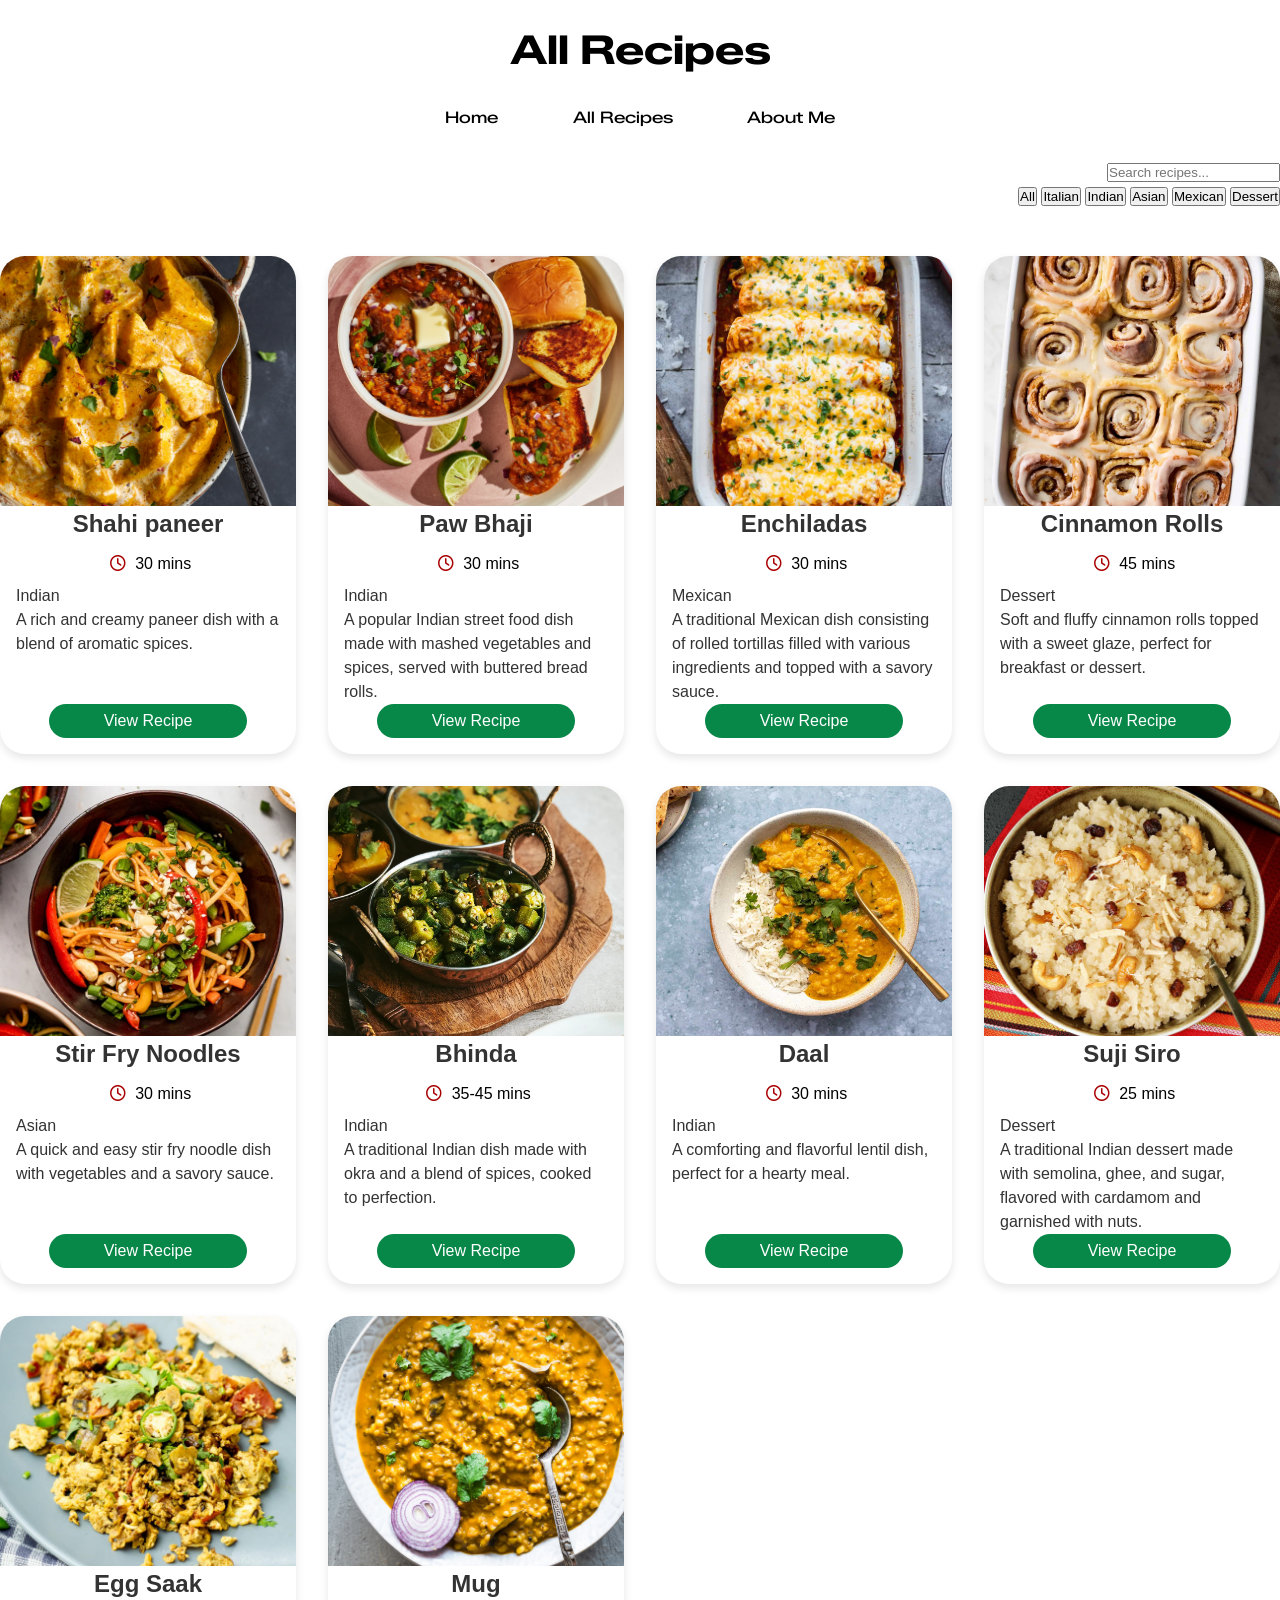
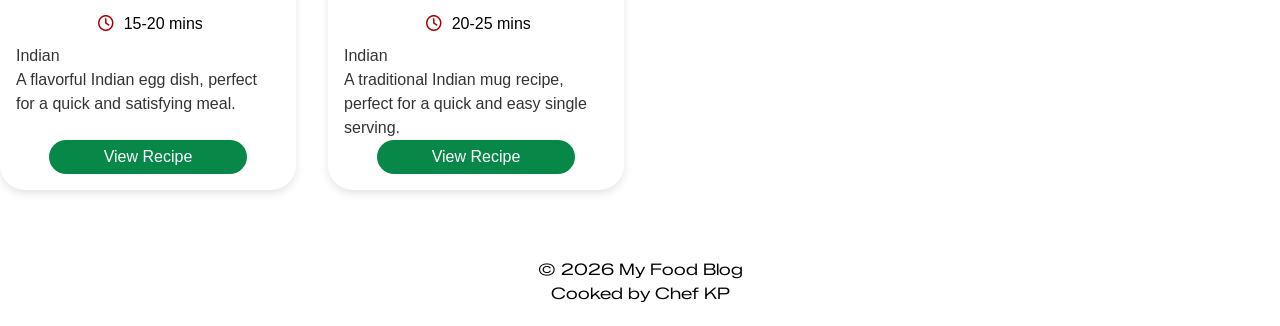
==== allrecipes.html @ 8f2ba86b "initial commit for foodblog (unfinished)" ====
<!DOCTYPE html>
<html lang="en">
<head>
    <meta charset="UTF-8">
    <meta name="viewport" content="width=device-width, initial-scale=1.0">
    <link rel = "stylesheet" href = "style.css">
    <link rel="preconnect" href="https://fonts.googleapis.com">
    <link rel="preconnect" href="https://fonts.gstatic.com" crossorigin>
    <link rel="stylesheet" href="https://cdnjs.cloudflare.com/ajax/libs/font-awesome/6.5.1/css/all.min.css">
    <link href="https://fonts.googleapis.com/css2?family=Zalando+Sans+Expanded:ital,wght@0,200..900;1,200..900&display=swap" rel="stylesheet">
    <title>All Recipes</title>
</head>
<body>
    <header>
        <h1>All Recipes</h1>
        <nav>
            <a href="index.html">Home</a>
            <a href="allrecipes.html">All Recipes</a>
            <a href= "about.html">About Me</a>
        </nav>
    </header>

    <main>
        <section class = "search-section">
            <input type = text id = search-box placeholder="Search recipes...">
            <div class = "category-filters">
                <button class = "filter-btn active">All</button>
                <button class = "filter-btn">Italian</button>
                <button class = "filter-btn">Indian</button>
                <button class = "filter-btn">Asian</button>
                <button class = "filter-btn">Mexican</button>
                <button class = "filter-btn">Dessert</button>
            </div>
        </section>

        <section class = "all-recipes">
        <div class = "recipe-grid">
            <div class = "recipe-card">
                <img src="./images/shahipaneer.jpg" width="200" alt = "Shahi paneer image">
                <div class = "recipe-content">
                    <h3>Shahi paneer</h3>
                    <p class = "recipe-meta"> <i class="fa-regular fa-clock"></i> 30 mins</p>
                    <p class="recipe-category">Indian</p>
                    <p class="recipe-description">A rich and creamy paneer dish with a blend of aromatic spices.</p>
                    <a href="./recipes/shahipaneer.html" class="view-recipe-btn-all">View Recipe</a>
                </div>
            </div>

            <div class = "recipe-card">
                <img src="./images/pawbhaji.jpg" width="200" alt = "Paw bhaji image">
                <div class = "recipe-content">
                    <h3>Paw Bhaji</h3>
                    <p class = "recipe-meta"> <i class="fa-regular fa-clock"></i> 30 mins</p>
                    <p class="recipe-category">Indian</p>
                    <p class="recipe-description">A popular Indian street food dish made with mashed vegetables and spices, served with buttered bread rolls.</p>
                    <a href="./recipes/pawbhaji.html" class="view-recipe-btn-all">View Recipe</a>
                </div>
            </div>

            <div class = "recipe-card">
                <img src="./images/enchiladas.jpg" width="200" alt = "Enchiladas image">
                <div class = "recipe-content">
                    <h3>Enchiladas</h3>
                    <p class = "recipe-meta"> <i class="fa-regular fa-clock"></i> 30 mins</p>
                    <p class="recipe-category">Mexican</p>
                    <p class="recipe-description">A traditional Mexican dish consisting of rolled tortillas filled with various ingredients and topped with a savory sauce.</p>
                    <a href="./recipes/enchiladas.html" class="view-recipe-btn-all">View Recipe</a>
                </div>
            </div>

            <div class = "recipe-card">
                <img src="./images/cinnamonrolls.jpg" width="200" alt = "Cinnamon rolls image">
                <div class = "recipe-content">
                    <h3>Cinnamon Rolls</h3>
                    <p class = "recipe-meta"> <i class="fa-regular fa-clock"></i> 45 mins</p>
                    <p class="recipe-category">Dessert</p>
                    <p class="recipe-description">Soft and fluffy cinnamon rolls topped with a sweet glaze, perfect for breakfast or dessert.</p>
                    <a href="./recipes/cinnamonrolls.html" class="view-recipe-btn-all">View Recipe</a>
                </div>
            </div>

            <div class = "recipe-card">
                <img src="./images/stirfrynoodles.jpg" width="200" alt = "Stir fry noodles image">
                <div class = "recipe-content">
                    <h3>Stir Fry Noodles</h3>
                    <p class = "recipe-meta"> <i class="fa-regular fa-clock"></i> 30 mins</p>
                    <p class="recipe-category">Asian</p>
                    <p class="recipe-description">A quick and easy stir fry noodle dish with vegetables and a savory sauce.</p>
                    <a href="./recipes/stirfrynoodles.html" class="view-recipe-btn-all">View Recipe</a>
                </div>
            </div>

            <div class = "recipe-card">
                <img src="./images/bhinda.jpg" width="200" alt = "Bhinda image">
                <div class = "recipe-content">
                    <h3>Bhinda</h3>
                    <p class = "recipe-meta"> <i class="fa-regular fa-clock"></i> 35-45 mins</p>
                    <p class="recipe-category">Indian</p>
                    <p class="recipe-description">A traditional Indian dish made with okra and a blend of spices, cooked to perfection.</p>
                    <a href="./recipes/bhinda.html" class="view-recipe-btn-all">View Recipe</a>
                </div>
            </div>

            <div class = "recipe-card">
                <img src="./images/daal.jpg" width="200" alt = "Daal image">
                <div class = "recipe-content">
                    <h3>Daal</h3>
                    <p class = "recipe-meta"> <i class="fa-regular fa-clock"></i> 30 mins</p>
                    <p class="recipe-category">Indian</p>
                    <p class="recipe-description">A comforting and flavorful lentil dish, perfect for a hearty meal.</p>
                    <a href="./recipes/daal.html" class="view-recipe-btn-all">View Recipe</a>
                </div>
            </div>

            <div class = "recipe-card">
                <img src="./images/sujisiro.jpg" width="200" alt = "Sujisiro image">
                <div class = "recipe-content">
                    <h3>Suji Siro</h3>
                    <p class = "recipe-meta"> <i class="fa-regular fa-clock"></i> 25 mins</p>
                    <p class="recipe-category">Dessert</p>
                    <p class="recipe-description">A traditional Indian dessert made with semolina, ghee, and sugar, flavored with cardamom and garnished with nuts.</p>
                    <a href="./recipes/sujisiro.html" class="view-recipe-btn-all">View Recipe</a>
                </div>
            </div>


            <div class = "recipe-card">
                <img src="./images/eggsaak.jpg" width="200" alt = "Egg Saak image">
                <div class = "recipe-content">
                    <h3>Egg Saak</h3>
                    <p class = "recipe-meta"> <i class="fa-regular fa-clock"></i> 15-20 mins</p>
                    <p class="recipe-category">Indian</p>
                    <p class="recipe-description">A flavorful Indian egg dish, perfect for a quick and satisfying meal.</p>
                    <a href="./recipes/eggsaak.html" class="view-recipe-btn-all">View Recipe</a>
                </div>
            </div>

            <div class = "recipe-card">
                <img src="./images/mug.jpg" width="200" alt = "Mug image">
                <div class = "recipe-content">
                    <h3>Mug</h3>
                    <p class = "recipe-meta"> <i class="fa-regular fa-clock"></i> 20-25 mins</p>
                    <p class="recipe-category">Indian</p>
                    <p class="recipe-description">A traditional Indian mug recipe, perfect for a quick and easy single serving.</p>
                    <a href="./recipes/mug.html" class="view-recipe-btn-all ">View Recipe</a>
                </div>
            </div>  
        </div>
        </section>

    </main>
    
</body>
    <footer>
        <p>&copy; 2026 My Food Blog</p>
        <p>Cooked by Chef KP </p>
    </footer>
</html>
---- style.css ----
*{
    margin: 0;
    padding: 0;
    box-sizing: border-box;
}

/* Back to Top Button */
.back-to-top {
    position: fixed;
    bottom: 20px;
    right: 20px;
    background: rgb(8, 136, 72);
    color: white;
    padding: 15px;
    border-radius: 50%;
    cursor: pointer;
}

body{
    font-family: 'Segoe UI', Tahoma, Geneva, Verdana, sans-serif;
    line-height: 1.5;
    color: #333;
    background-color: white;
    
}

header{
    background: white;
    color: rgb(0, 0, 0);
    padding: 20px;
    text-align: center;
}

header h1{
    font-size: 2.5rem;
    margin-bottom: 1rem;
    font-family: 'Zalando Sans Expanded', cursive;
    font-weight: 700;
}

nav{
    margin-top: 1rem;
}

nav a {
    text-decoration: none;
    color: black;
    font-family:'Zalando Sans Expanded', cursive;
    font-size: 1rem;
    border-radius: 15px;
    font-weight: 500;
    margin: 0 20px;
    padding: 10px 15px;
    display: inline-block;
    transition:all 0.3s ease;
}


nav a:hover{
    background-color: #e0e0e0;

    transform: translateY(2px);
}

.hero {
    text-align: center;
    padding: 4rem 2rem;
    border-radius: 15px;
    margin-bottom: 3rem;
    background-image: url('./images/whitebackground.jpg');
    background-size: cover;
    background-position: center;
    background-repeat: no-repeat;
    height: 700px;
    display:flex;
    align-items: center;
    justify-content: center;

}

.hero-overlay{
    color:black;
    padding: 2rem;
}

.hero h2{
    font-size: 5rem;
    max-width: 1200px;
    margin-bottom: 1rem;
    margin: auto;
    font-family: 'Zalando Sans Expanded', cursive;
    font-weight: 500;
}

.hero p{
    font-size: 1.5rem;
    color: black;
    font-family: 'Zalando Sans Expanded', cursive;
}   

.featured-recipes h2{
    font-size: 2rem;
    margin-bottom: 1rem;
    font-family: 'Zalando Sans Expanded', cursive;
    font-weight: 500;

}

.recipe-grid{
    display:grid;
    grid-template-columns: repeat(auto-fit, minmax(250px, 1fr));
    gap : 2rem;
    margin-bottom: 3rem;
}

.recipe-card{
    background-color: rgb(255, 255, 255);
    border-radius: 25px;
    box-shadow: 0 4px 8px rgba(0,0,0,0.1);
    overflow: hidden;
    transition: all 0.3s ease;
    display: flex;
    flex-direction: column;
}

.recipe-card:hover {
    transform: translateY(-10px);
    
    box-shadow: 0 10px 25px rgba(0,0,0,0.15);
}

.recipe-card img{
    width: 100%;
    height: 250px;
    object-fit: cover;
    display: block;
}

.recipe-card h3{
    font-size: 1.5rem;
    text-align: center;
    font-family: 'Arial', cursive;
}

.recipe-content{
    padding: 0 1rem 1rem;
    display:flex;
    flex-direction: column;
    flex-grow:1;
}

.recipe-meta{
    font-size: 1rem;
    color: black;
    text-align: center;
    margin-bottom: 0.5rem;
    margin-top: 0.5rem;
 
}

.view-recipe-btn{
    display: block;
    background-color: rgb(8, 136, 72);
    border-radius: 25px;
    text-decoration: none;
    color: white;
    width: 80%;
    text-align:center;
    padding: 10px 15px;
    margin: 0 auto;
    transition: all 0.5s ease;
    
}

.view-recipe-btn-all{
    text-decoration: none;
    background-color: rgb(8, 136, 72);
    border-radius: 25px;
    color:white;
    display:block;
    width: 75%;
    text-align:center;
    padding: 5px 15px;
    transition: all 0.5s ease;
    margin: auto auto 0 auto;

}

.view-recipe-btn:hover{
    transform: scale(1.05);
    background-color: rgb(2, 100, 2);
}

.view-recipe-btn-all:hover{
    transform: scale(1.05);
    background-color: rgb(2, 100, 2);
}

footer{
    background-color: white;
    color: black;
    text-align: center;
    padding: 20px;
    font-family: 'Zalando Sans Expanded', cursive;
    margin-top: 2rem;
}

.search-section{
    text-align: right;
    margin-bottom: 3rem;
}

.fa-regular.fa-clock{
    color: rgb(168, 0, 0);
    padding: 5px;

}

.recipe-image img{
    width: 100%;
    height: 300px;
    border-radius: 15px;
    object-fit: cover;
    display:block;
   
}

.recipe-info h2{
    font-size: 5rem;
    font-family: "Zalando Sans Expanded", cursive;
    margin: auto;
    color: black;
    text-align: center;
}


.one-recipe-time, .one-recipe-category, .one-recipe-description, .one-recipe-servings{
    font-size: 1rem;
    color: black;
    text-align: center;
    margin: 10px 0;
}

.recipe-container{
    display:flex;
    gap: 3rem;
    margin: 2rem 0;
}


.ingredients, .instructions{
    flex:1;
    border-radius: 25px;
    border: 2px solid black;
    transition: all 0.3s ease;
}

.ingredients:hover, .instructions:hover{
    transform: translateY(-5px);
}

@media (max-width:768px){
    .recipe-container{
        flex-direction:column;
    }
}

.ingredients h2, .instructions h2{
    font-size:3rem;
    text-align:center;
    font-family: 'Zalando Sans Expanded', cursive;
    color:black;
}

.ingredients-list{
    list-style-type: none;
    text-align: center;
    color:black;
    font-size: 1.1rem;
    
}

.instructions ol{
    list-style-type: decimal;
    padding-left:50px;
    font-size: 1.1rem;
    color: black;
}

.section-header{
    font-size: 1.5rem;
    font-weight: 500;
    margin: 20px 0 10px 0;
    color: rgb(0, 0, 0);
} 


.about-me-paragraph{
    font-size: 1.2rem;
    color: black;
    line-height: 1.6;
    margin-bottom: 1rem;
}
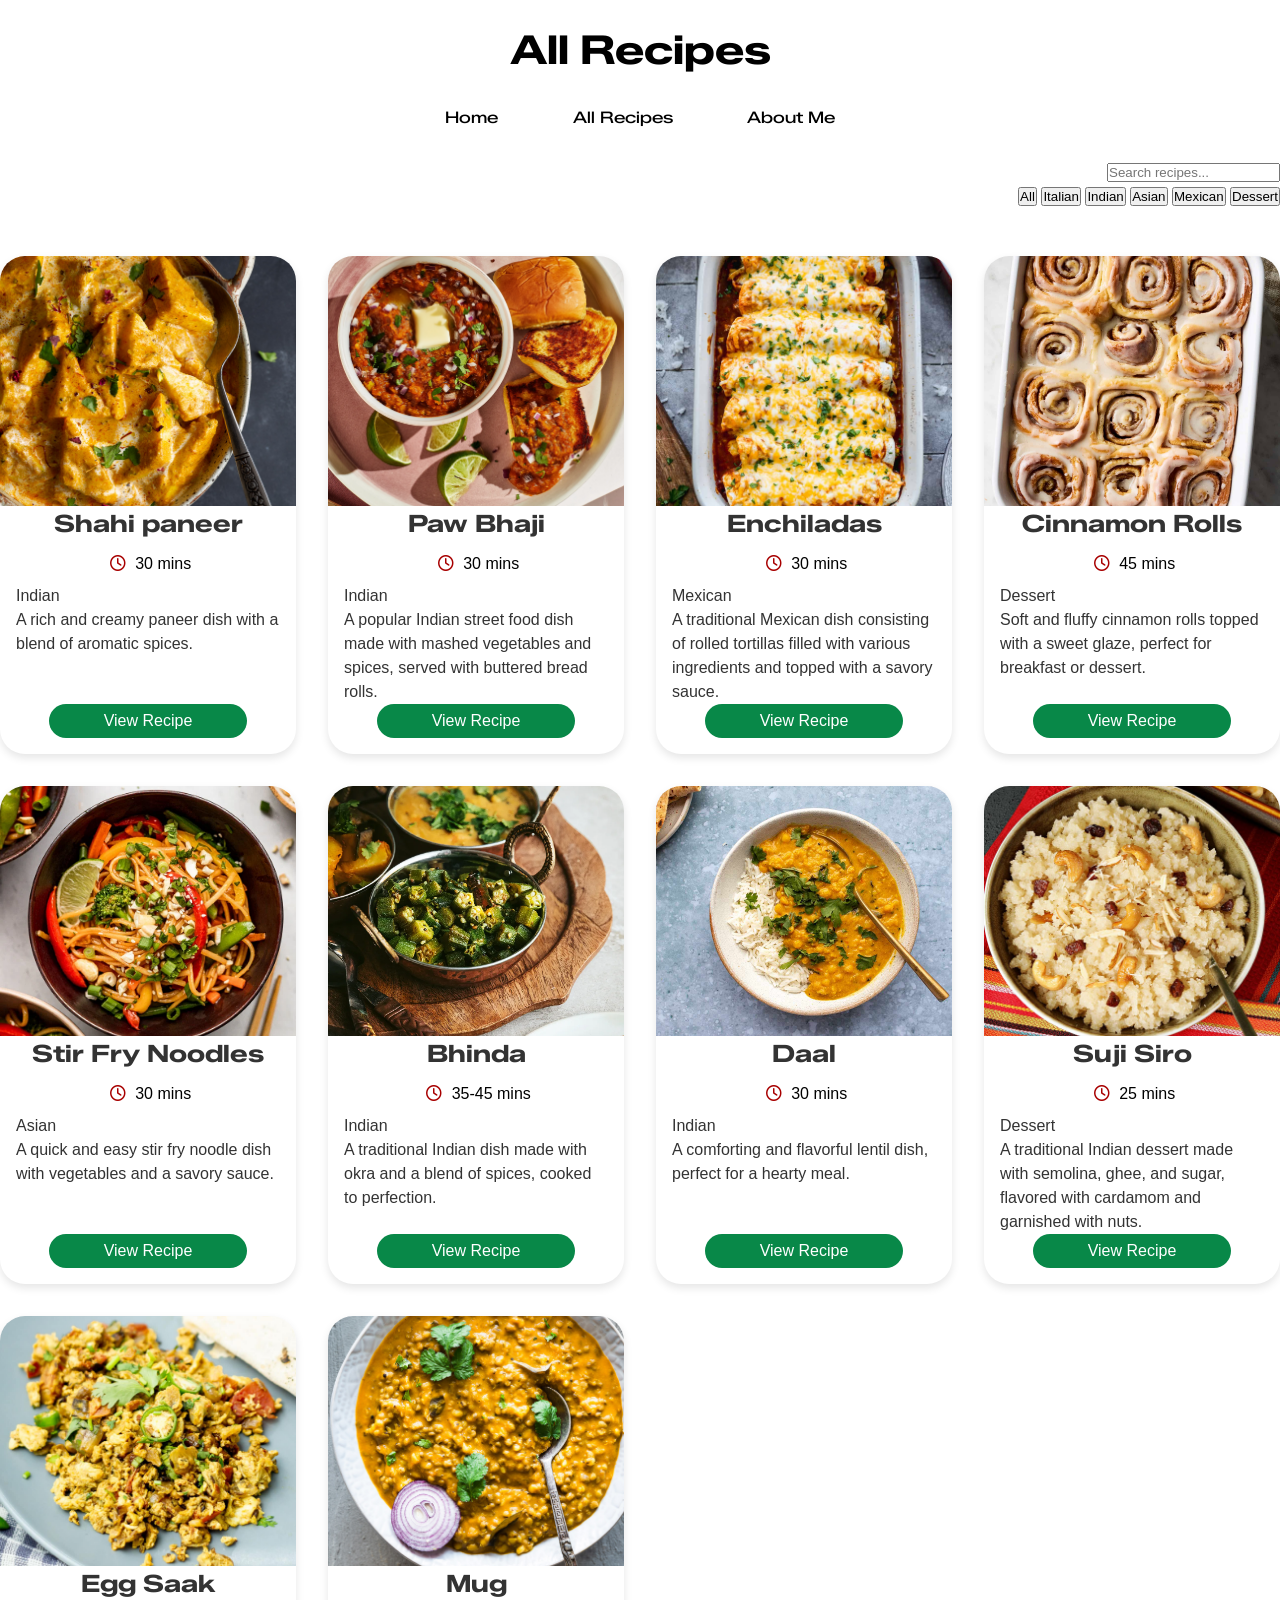
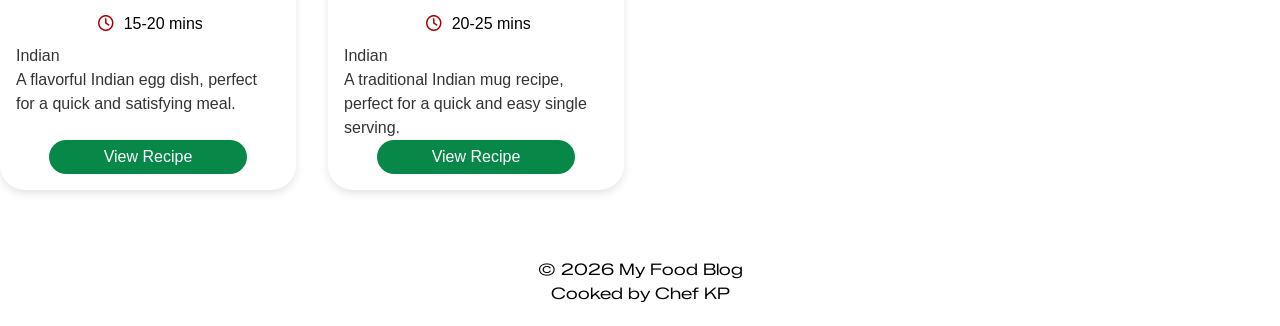
==== commit cde8f212: "added filter btns" ====
--- a/allrecipes.html
+++ b/allrecipes.html
@@ -10,6 +10,7 @@
     <link href="https://fonts.googleapis.com/css2?family=Zalando+Sans+Expanded:ital,wght@0,200..900;1,200..900&display=swap" rel="stylesheet">
     <title>All Recipes</title>
 </head>
+
 <body>
     <header>
         <h1>All Recipes</h1>
@@ -22,8 +23,10 @@
 
     <main>
         <section class = "search-section">
-            <input type = text id = search-box placeholder="Search recipes...">
-            <div class = "category-filters">
+            <div class = "search-wrapper">
+            <input type = text id = "search-box" placeholder="Search recipes...">
+            </div>
+            <div class = "filter-buttons">
                 <button class = "filter-btn active">All</button>
                 <button class = "filter-btn">Italian</button>
                 <button class = "filter-btn">Indian</button>
@@ -32,8 +35,8 @@
                 <button class = "filter-btn">Dessert</button>
             </div>
         </section>
-
-        <section class = "all-recipes">
+        
+        <article class = "all-recipes"> 
         <div class = "recipe-grid">
             <div class = "recipe-card">
                 <img src="./images/shahipaneer.jpg" width="200" alt = "Shahi paneer image">
@@ -146,7 +149,7 @@
                 </div>
             </div>  
         </div>
-        </section>
+    </article>
 
     </main>
     
@@ -155,4 +158,7 @@
         <p>&copy; 2026 My Food Blog</p>
         <p>Cooked by Chef KP </p>
     </footer>
+
+<script src = "filter_search.js"></script>
+
 </html>
--- a/style.css
+++ b/style.css
@@ -2,18 +2,6 @@
     margin: 0;
     padding: 0;
     box-sizing: border-box;
-}
-
-/* Back to Top Button */
-.back-to-top {
-    position: fixed;
-    bottom: 20px;
-    right: 20px;
-    background: rgb(8, 136, 72);
-    color: white;
-    padding: 15px;
-    border-radius: 50%;
-    cursor: pointer;
 }
 
 body{
@@ -57,8 +45,8 @@
 
 
 nav a:hover{
-    background-color: #e0e0e0;
-
+    background-color: rgb(83, 85, 83);
+    color: white;
     transform: translateY(2px);
 }
 
@@ -100,10 +88,10 @@
 
 .featured-recipes h2{
     font-size: 2rem;
-    margin-bottom: 1rem;
-    font-family: 'Zalando Sans Expanded', cursive;
-    font-weight: 500;
-
+    margin-bottom: 2rem;
+    font-family: 'Zalando Sans Expanded', cursive;
+    font-weight: 700;
+    text-align: center;
 }
 
 .recipe-grid{
@@ -125,7 +113,6 @@
 
 .recipe-card:hover {
     transform: translateY(-10px);
-    
     box-shadow: 0 10px 25px rgba(0,0,0,0.15);
 }
 
@@ -136,10 +123,11 @@
     display: block;
 }
 
+
 .recipe-card h3{
     font-size: 1.5rem;
     text-align: center;
-    font-family: 'Arial', cursive;
+    font-family: 'Zalando Sans Expanded', cursive;
 }
 
 .recipe-content{
@@ -302,3 +290,4 @@
     margin-bottom: 1rem;
 }
 
+
